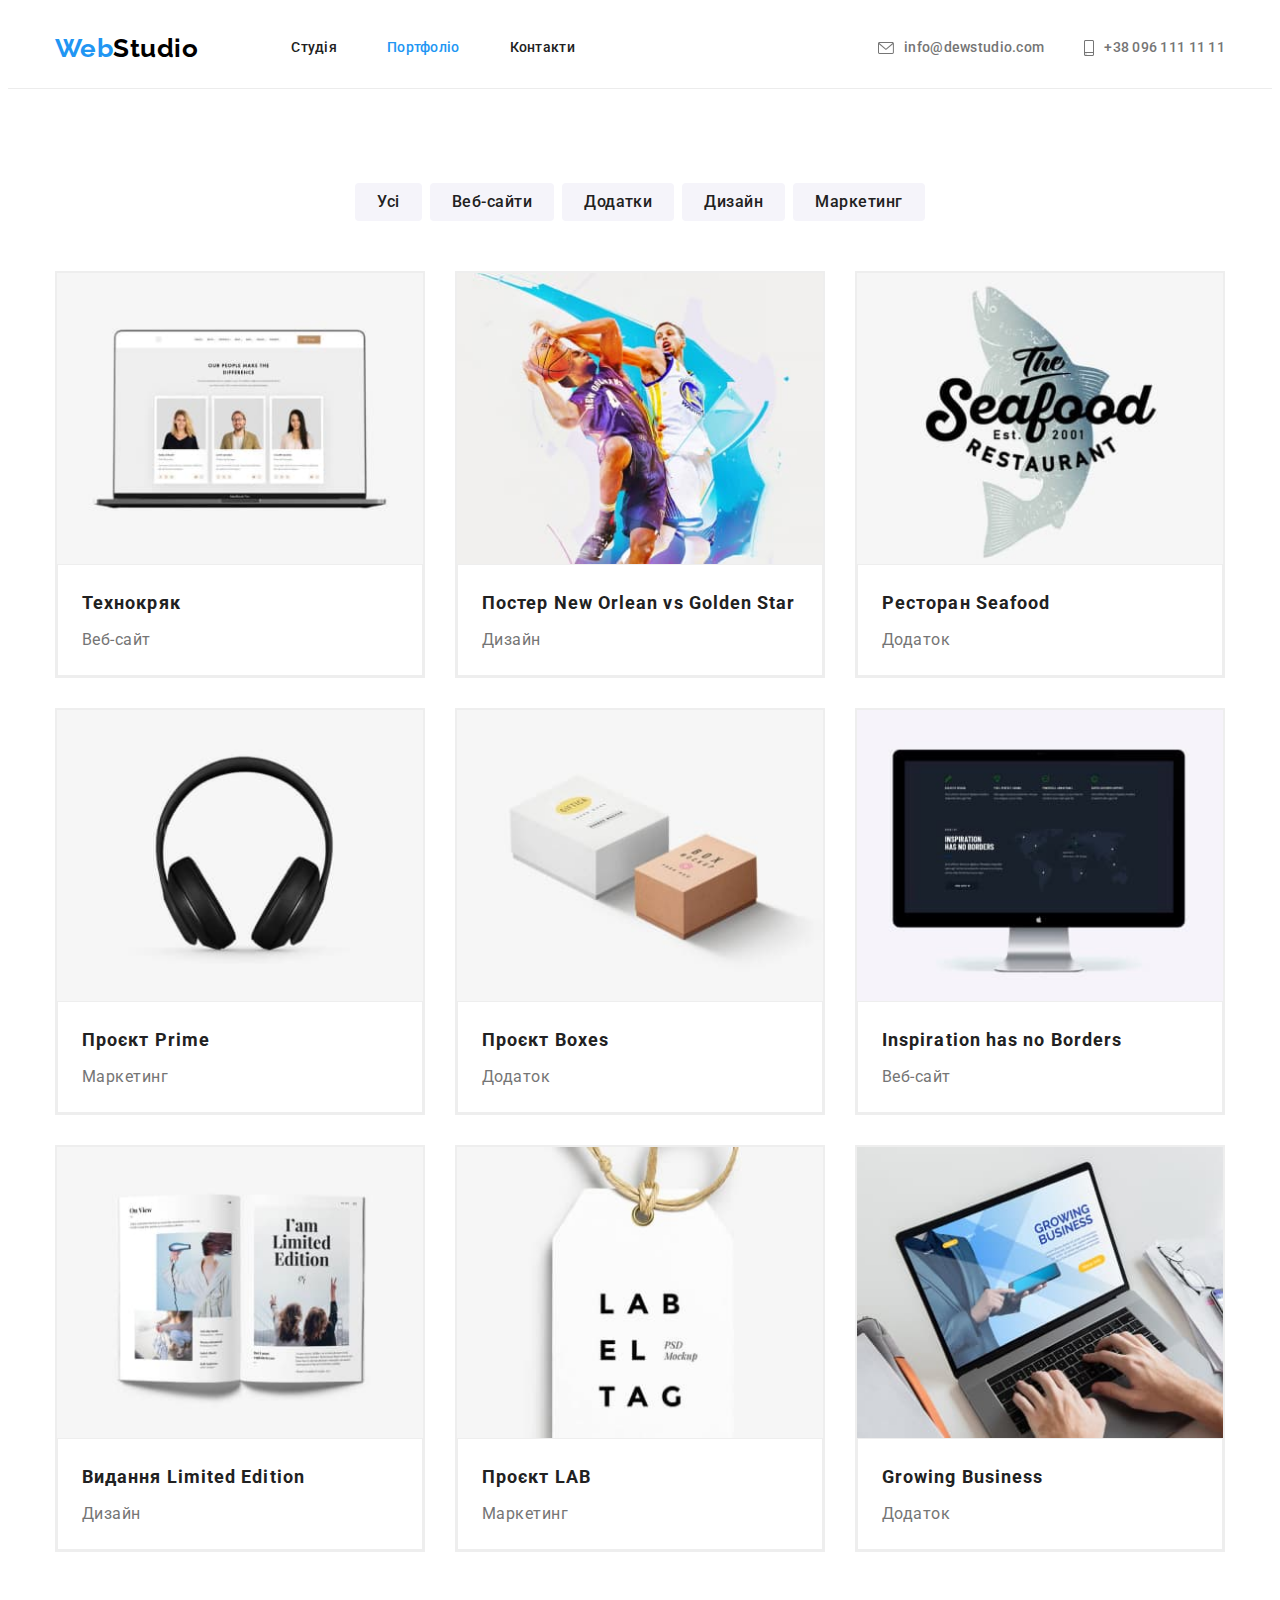
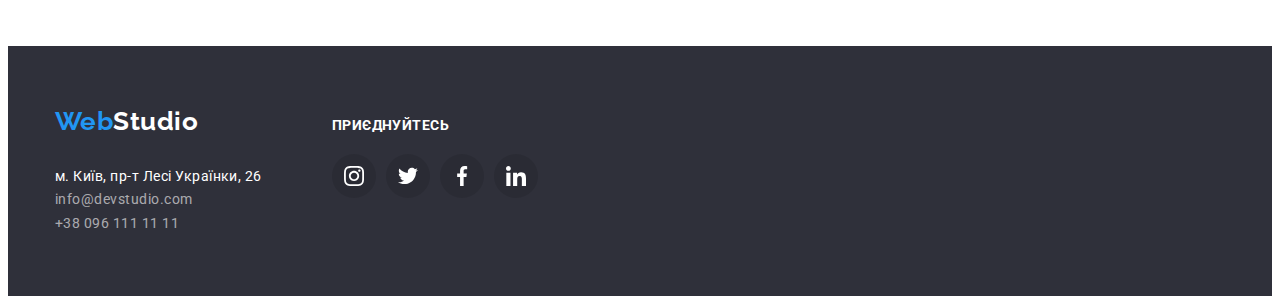
==== portfolio.html @ 3b01c2ed "Initial commit" ====
<!DOCTYPE html>
<html lang="uk">
  <head>
    <meta charset="UTF-8" />
    <meta http-equiv="X-UA-Compatible" content="IE=edge" />
    <meta name="viewport" content="width=device-width, initial-scale=1.0" />
    <title>WebStudio2.1</title>
    <link rel="preconnect" href="https://fonts.googleapis.com" />
    <link rel="preconnect" href="https://fonts.gstatic.com" crossorigin />
    <link
      href="https://fonts.googleapis.com/css2?family=Raleway:wght@700&family=Roboto:wght@400;500;700;900&display=swap"
      rel="stylesheet"
    />
    <link
      rel="stylesheet"
      href="https://cdnjs.cloudflare.com/ajax/libs/modern-normalize/1.1.0/modern-normalize.min.css"
      integrity="sha512-wpPYUAdjBVSE4KJnH1VR1HeZfpl1ub8YT/NKx4PuQ5NmX2tKuGu6U/JRp5y+Y8XG2tV+wKQpNHVUX03MfMFn9Q=="
      crossorigin="anonymous"
      referrerpolicy="no-referrer"
    />
    <link rel="stylesheet" href="./css/styles.css" />
  </head>
  <body>
    <header class="section page-header">
      <div class="container">
        <nav class="nav-flex">
          <a href="./index.html" class="logo">Web<span class="logo-nav">Studio</span></a>
          <ul class="nav list">
            <li class="item"><a href="./index.html" class="nav-link">Студія</a></li>
            <li class="item"><a href="./portfolio.html" class="nav-link curent">Портфоліо</a></li>
            <li class="item"><a href="#" class="nav-link">Контакти</a></li>
          </ul>
        </nav>
        <ul class="nav list contact">
          <li class="contact-item">
            <a href="mailto:info@dewstudio.com" class="nav-button">
              <svg class="contact-icon" width="16px" height="12px">
                <use href="./images/icons.svg#icon-envelope"></use>
              </svg>
              info@dewstudio.com</a
            >
          </li>
          <li class="contact-item">
            <a href="tel:+380961111111" class="nav-button">
              <svg class="contact-icon" width="10px" height="16px">
                <use href="./images/icons.svg#icon-smartphone"></use></svg
              >+38 096 111 11 11</a
            >
          </li>
        </ul>
      </div>
    </header>
    <main>
      <section class="container portfolio">
        <h1 class="visually-hidden">Портфоліо</h1>
        <ul class="filters list">
          <li class="item"><button type="button" class="filter-button">Усі</button></li>
          <li class="item"><button type="button" class="filter-button">Веб-сайти</button></li>
          <li class="item"><button type="button" class="filter-button">Додатки</button></li>
          <li class="item"><button type="button" class="filter-button">Дизайн</button></li>
          <li class="item"><button type="button" class="filter-button">Маркетинг</button></li>
        </ul>
        <ul class="project list">
          <li class="item">
            <a href="" class="project link" >
              <img
                src="./images/tehnocrack.jpg"
                alt="команди розробників на ноутбуці"
                width="370"
              />
              <div class="project-cards">
                <h2 class="projects-title">Технокряк</h2>
                <p class="project-text">Веб-сайт</p>
              </div></a
            >
          </li>
          <li class="item">
            <a href="" class="project link" >
              <img src="./images/basketball.jpg" alt="два баскетболисти у прижку" width="370" />
              <div class="project-cards">
                <h2 class="projects-title">Постер New Orlean vs Golden Star</h2>
                <p class="project-text">Дизайн</p>
              </div></a
            >
          </li>
          <li class="item">
            <a href="" class="project link" >
              <img src="./images/seafood.jpg" alt="назва ресторану на фоні риби" width="370" />
              <div class="project-cards">
                <h2 class="projects-title">Ресторан Seafood</h2>
                <p class="project-text">Додаток</p>
              </div></a
            >
          </li>
          <li class="item">
            <a href="" class="project link" >
              <img src="./images/prime.jpg" alt="чорні навушники на білому фоні" width="370" />
              <div class="project-cards">
                <h2 class="projects-title">Проєкт Prime</h2>
                <p class="project-text">Маркетинг</p>
              </div></a
            >
          </li>
          <li class="item">
            <a href="" class="project link" >
              <img src="./images/boxes.jpg" alt="дві коробки на білому фоні" width="370" />
              <div class="project-cards">
                <h2 class="projects-title">Проєкт Boxes</h2>
                <p class="project-text">Додаток</p>
              </div></a
            >
          </li>

          <li class="item">
            <a href=""
               class="project link" ><img
                src="./images/monitor.jpg"
                alt="монітор із зображенням мапи світу"
                width="370"
              />
              <div class="project-cards">
                <h2 class="projects-title">Inspiration has no Borders</h2>
                <p class="project-text">Веб-сайт</p>
              </div></a
            >
          </li>
          <li class="item">
            <a href="" class="project link" >
              <img src="./images/limitededition.jpg" alt="розгорнутий журнал" width="370" />
              <div class="project-cards">
                <h2 class="projects-title">Видання Limited Edition</h2>
                <p class="project-text">Дизайн</p>
              </div></a
            >
          </li>
          <li class="item">
            <a href="" class="project link" >
              <img src="./images/lab.jpg" alt="біла бірка на білому фоні" width="370" />
              <div class="project-cards">
                <h2 class="projects-title">Проєкт LAB</h2>
                <p class="project-text">Маркетинг</p>
              </div></a
            >
          </li>
          <li class="item">
            <a href="" class="project link" >
              <img src="./images/growingbusiness.jpg" alt="людина працює на ноутбуці" width="370" />
              <div class="project-cards">
                <h2 class="projects-title">Growing Business</h2>
                <p class="project-text">Додаток</p>
              </div></a
            >
          </li>
        </ul>
      </section>
    </main>
    <footer class="contacts section">
      <div class="container contacts">
        <div class="adress block">
          <p class="logo">Web<span class="logo-footer">Studio</span></p>
          <address>
            <ul class="contact list">
              <li>
                <a
                  href="https://goo.gl/maps/CPtrU1FHBa2aNyZL9"
                  target="_blank"
                  rel="noopener noreferrer nofollow"
                  class="contact-adress"
                  >м. Київ, пр-т Лесі Українки, 26</a
                >
              </li>
              <li>
                <a href="mailto:info@devstudio.com" class="contact-mail">info@devstudio.com</a>
              </li>
              <li><a href="tel:+380961111111" class="contact-tel">+38 096 111 11 11</a></li>
            </ul>
          </address>
        </div>
        <div class="social block">
          <h3 class="social title">Приєднуйтесь</h3>
          <ul class="list social-network footer">
            <li class="social-item footer">
              <a class="social link" href=""
                ><svg width="20" height="20">
                  <use href="./images/icons.svg#icon-instagram"></use></svg
              ></a>
            </li>
            <li class="social-item footer">
              <a class="social link" href=""
                ><svg width="20" height="20">
                  <use href="./images/icons.svg#icon-twitter"></use></svg
              ></a>
            </li>
            <li class="social-item footer">
              <a class="social link" href=""
                ><svg width="20" height="20">
                  <use href="./images/icons.svg#icon-facebook"></use></svg
              ></a>
            </li>
            <li class="social-item footer">
              <a class="social link" href=""
                ><svg width="20" height="20">
                  <use href="./images/icons.svg#icon-linkedin"></use></svg
              ></a>
            </li>
          </ul>
        </div>
      </div>
    </footer>
  </body>
</html>
---- css/styles.css ----
/* основной фоновий цвет */
/* основной цвет текста */
/* color: ; */
/* вторичный цвет фона */
/* #2F303A */
/* акцент */
/* #2196F3 */
/* вторичний цвет текста */
/*  */

:root {
  --primary-text-color: #757575;
  --title-text-color: #212121;
  --accent-color: #2196f3;
  --alternative-accent-color: #188ce8;
  --alternative-text-color: #ffffff;
  --logo-text-color: #000000;
  --contacts-transparent-text: rgba(255, 255, 255, 0.6);
  --primary-background-color: #ffffff;
  --secondary-background-color: #2f303a;
  --alternative-background-color: #f5f4fa;
  --passive-icons-color: #afb1b8;
  --link-bcg-color: rgba(0, 0, 0, 0.1);
}

/* Стили для обнуления верхних отступов у элементов */
h1,
h2,
h3,
h4,
h5,
h6,
p {
  margin-top: 0;
}

/* Класс для обнуления базовых свойств у списков (ul) */
.list {
  list-style: none;
  padding-left: 0px;
  margin: 0px;
}

/* Класс для обнуления базовых свойств у ссылок */
.link {
  text-decoration: none;
  color: inherit;
}

/* Свойства для корректного отображения картинок */
img {
  display: block;
  max-width: 100%;
  height: auto;
}

/* Свойства для обнуления курсива у address */
address {
  font-style: normal;
}

body {
  background-color: var(--primary-background-color);
  color: var(--primary-text-color);
  font-family: Roboto, sans-serif;
  letter-spacing: 0.03em;
}

* {
  box-sizing: border-box;
}
.container {
  width: 1200px;
  padding-left: 15px;
  padding-right: 15px;
  margin-left: auto;
  margin-right: auto;
}
/* логотип */

.page-header {
  border-bottom: 1px solid #ececec;
}

.page-header .container {
  display: flex;
  align-items: center;
}

.nav-flex {
  display: flex;
  align-items: center;
}

.logo {
  color: var(--accent-color);
  text-decoration: none;
  font-family: Raleway, sans-serif;
  font-weight: 700;
  font-size: 26px;
  line-height: 1.19;
}
.logo-nav {
  color: var(--logo-text-color);
}

.nav-flex .logo {
  margin-right: 93px;
}

/* навигация */

.nav.list,
.nav-button {
  display: flex;

  font-weight: 500;
  font-size: 14px;
  line-height: 1.14;
  letter-spacing: 0.02em;
}

.nav-link {
  display: block;
  color: var(--title-text-color);
  text-decoration: none;
  padding: 32px 0px;
}
.nav-link:hover,
.nav-link:focus {
  color: var(--accent-color);
}

.nav.list .item + .item {
  margin-left: 50px;
}

.nav.list.contact {
  display: flex;
  margin-left: auto;
}

.contact-icon {
  margin-right: 10px;
  fill: currentColor;
}

.nav.list .nav-button {
  margin-bottom: 0px;
}

.nav-button {
  display: flex;
  align-items: center;
  padding: 32px 0px;
  color: var(--primary-text-color);
  text-decoration: none;
}

.nav-button:hover,
.nav-button:focus {
  color: var(--accent-color);
}

.nav.list .contact-item + .contact-item {
  margin-left: 40px;
}

.curent {
  color: var(--accent-color);
}

/* Герой */

.hero {
  padding-top: 200px;
  padding-bottom: 200px;

  display: block;
  text-align: center;
  height: 600px;
  max-width: 1600px;
  margin-left: auto;
  margin-right: auto;

  background-image: linear-gradient(to right, rgba(53, 47, 58, 0.4), rgba(53, 47, 58, 0.4)),
    url(../images/hero.jpg);
  background-color: var(--secondary-background-color);
}

.hero-title {
  color: var(--alternative-text-color);
  font-weight: 900;
  font-size: 44px;
  line-height: 1.36;

  letter-spacing: 0.06em;
  text-transform: uppercase;
  border: transparent;

  margin-bottom: 30px;
}

.hero-button {
  background-color: var(--accent-color);
  color: var(--alternative-text-color);
  font-family: inherit;
  font-weight: 700;
  font-size: 16px;
  line-height: 1.87;
  letter-spacing: 0.06em;
  text-align: center;
  cursor: pointer;

  border-radius: 4px;
  border-color: transparent;
  min-width: 200px;
  height: 50px;
  padding: 10px 20px;
}

.hero-button:hover,
.hero-button:focus {
  background-color: var(--alternative-accent-color);
}

/* Наши преимущества */

.benefits.section {
  padding-top: 94px;
  padding-bottom: 94px;
}

.visually-hidden {
  position: absolute;
  white-space: nowrap;
  width: 1px;
  height: 1px;
  overflow: hidden;
  border: 0;
  padding: 0;
  clip: rect(0 0 0 0);
  clip-path: inset(50%);
  margin: -1px;
}

.benefits.list {
  display: flex;
}

.benefits.list .item {
  display: block;
  width: 270px;
  margin-right: 30px;
}

.benefits.list .item:last-child {
  margin-right: 0px;
}
.benefits-list-title {
  color: var(--title-text-color);
  font-weight: 700;
  font-size: 14px;
  line-height: 1.14;
  text-transform: uppercase;
  margin-bottom: 10px;
}

.benefits-discription {
  font-size: 14px;
  line-height: 1.71;
}

.benefits .thumb {
  display: flex;
  align-items: center;
  justify-content: center;
  height: 120px;
  background-color: var(--alternative-background-color);
  margin-bottom: 30px;
}
/* .benefits.list .item::before {
    display: block;
    content: "";
    height: 120px;
    margin-bottom: 30px;
    background-size: 70px;
    background-repeat: no-repeat;
    background-position: center;
    background-color: var(--alternative-background-color);
} */
/* 
.item-antenna::before {
    background-image: url(../images/antenna.svg);
    }

.item-clock::before {
    background-image: url(../images/clock.svg);
}

.item-diogramma::before {
    background-image: url(../images/diagram.svg);
}

.item-astronaut::before {
    background-image: url(../images/astronaut.svg);
} */

/* Чем мы занимаемся */

.discription.section {
  padding-bottom: 94px;
}

.discription-title {
  color: var(--title-text-color);
  font-weight: 700;
  font-size: 36px;
  line-height: 1.16;
  text-align: center;

  margin-bottom: 50px;
}

.discription.list {
  display: flex;
  justify-content: space-between;
}

/* Наша команда */
.team.section {
  padding: 94px 0px;
}

.team.team.section {
  background-color: var(--alternative-background-color);
}

.team.list {
  display: flex;
  justify-content: space-between;
}

.cards {
  background: #ffffff;
  box-shadow: 0px 1px 3px rgba(0, 0, 0, 0.12), 0px 1px 1px rgba(0, 0, 0, 0.14),
    0px 2px 1px rgba(0, 0, 0, 0.2);
  border-radius: 0px 0px 4px 4px;
}

.cards-text {
  padding-top: 30px;
  padding-bottom: 30px;
}

.team-title {
  color: var(--title-text-color);
  font-weight: 700;
  font-size: 36px;
  line-height: 1, 16;
  text-align: center;
}

.team-name {
  color: var(--title-text-color);
  font-weight: 500;
  font-size: 16px;
  line-height: 1.18;
  text-align: center;
  margin-bottom: 10px;
}

.team-position {
  font-weight: 400;
  font-size: 16px;
  line-height: 1.18;
  text-align: center;
  margin-bottom: 16px;
}
.list.social-network {
  display: flex;
  align-items: center;
  justify-content: center;
}

.social-item {
  width: 44px;
  height: 44px;
  margin-right: 10px;
}

.social-item:last-child {
  margin-right: 0px;
}

.social.link {
  display: flex;
  align-items: center;
  justify-content: center;
  width: 100%;
  height: 100%;
  border-radius: 50%;
  fill: var(--passive-icons-color);
}

.social.link:hover,
.social.link:focus {
  background-color: var(--accent-color);
  fill: var(--alternative-text-color);
}

/* Клиенты */
.clients.section {
  padding: 94px 0px;
}
.clients .container {
  padding-left: 15px;
  padding-right: 15px;
}

.clients-title {
  font-weight: 700;
  font-size: 36px;
  line-height: 1.17;
  text-align: center;
  color: var(--title-text-color);
}

.clients.list {
  display: flex;
}

.clients-item {
  width: 170px;
  height: 92px;
  margin-right: 30px;
  border: 1px solid var(--passive-icons-color);
  border-radius: 4px;
}
.clients-item:last-child {
  margin-right: 0px;
}

.clients-link {
  display: flex;
  align-items: center;
  justify-content: center;
  width: 100%;
  height: 100%;
  fill: var(--passive-icons-color);
}

.clients-link:hover,
.clients-link:focus {
  border: 1px solid var(--accent-color);
  fill: var(--accent-color);
}
/* Футер */

.contacts.section {
  background-color: var(--secondary-background-color);
  padding: 60px 0px;
}
.container.contacts {
  display: flex;
  align-items: baseline;
}

.adress.block {
  margin-right: 70px;
}

.contacts.section p {
  margin-bottom: 28px;
}
.logo-footer {
  color: var(--alternative-text-color);
}

.contact.list a {
  margin-bottom: 12px;
}

.contact-adress {
  color: var(--alternative-text-color);
  text-decoration: none;
  font-style: normal;
  font-size: 14px;
  line-height: 1.71;
}

.contact-mail,
.contact-tel {
  color: var(--contacts-transparent-text);
  text-decoration: none;
  font-style: normal;
  font-size: 14px;
  line-height: 1.71;
}

.contact-adress:hover,
.contact-adress:focus,
.contact-mail:hover,
.contact-mail:focus,
.contact-tel:hover,
.contact-tel:focus {
  color: var(--accent-color);
}

.social.block {
  display: block;
  width: 206px;
}

.social.title {
  font-weight: 700;
  font-size: 14px;
  line-height: 1.14;
  letter-spacing: 0.03em;
  text-transform: uppercase;
  color: var(--alternative-text-color);
  margin-bottom: 20px;
}
.social-network.footer {
  justify-content: space-between;
}
.social-item.footer {
  margin: 0px;
  border-radius: 50%;
  background-color: var(--link-bcg-color);
}

.footer .social.link {
  fill: var(--alternative-text-color);
}

.social-item.footer:hover,
.social-item.footer:focus {
  background-color: var(--accent-color);
}
/* Портфоліо */

/* Фільтри */

.container.portfolio {
  padding-top: 94px;
  padding-bottom: 94px;
}

.filters.list {
  display: flex;
  justify-content: center;
  margin-bottom: 50px;
}
.filters.list .item {
  margin-right: 8px;
}
.filters.list .item:last-child {
  margin-right: 0px;
}

.filter-button {
  padding: 6px 22px;

  background-color: var(--alternative-background-color);
  color: var(--title-text-color);
  font-family: inherit;
  font-weight: 500;
  font-size: 16px;
  line-height: 1.62;
  text-align: center;
  letter-spacing: 0.03em;
  border-radius: 4px;
  border: transparent;
  cursor: pointer;
}

.filter-button:hover,
.filter-button:focus {
  background-color: var(--accent-color);
  color: var(--alternative-text-color);
  box-shadow: 0px 3px 1px rgba(0, 0, 0, 0.1), 0px 1px 2px rgba(0, 0, 0, 0.08),
    0px 2px 2px rgba(0, 0, 0, 0.12);
}

/* Проекты */

.project.list {
  display: flex;
  flex-wrap: wrap;
}

.project.list .item {
  display: block;
  margin-right: 30px;
  margin-bottom: 30px;
  width: 370px;
  border: 1px solid #eeeeee;
}
.project.list .item:nth-child(3n) {
  margin-right: 0px;
}

.project.list .item:nth-last-child(-n + 3) {
  margin-bottom: 0px;
}

.project-cards {
  padding: 20px 24px;
  border: 1px solid #eeeeee;
}

.projects-title {
  margin-bottom: 4px;

  color: var(--title-text-color);
  font-weight: 700;
  font-size: 18px;
  line-height: 2;
  letter-spacing: 0.06em;
}

.project-text {
  margin-bottom: 0px;
  font-size: 16px;
  line-height: 1.88;
}
.project.link {
  display: block;
  border: 1px solid #eeeeee;
}

.project.link:hover,
.project.link:focus {
  box-shadow: 0px 1px 1px rgba(0, 0, 0, 0.12), 0px 4px 4px rgba(0, 0, 0, 0.06),
    1px 4px 6px rgba(0, 0, 0, 0.16);
}
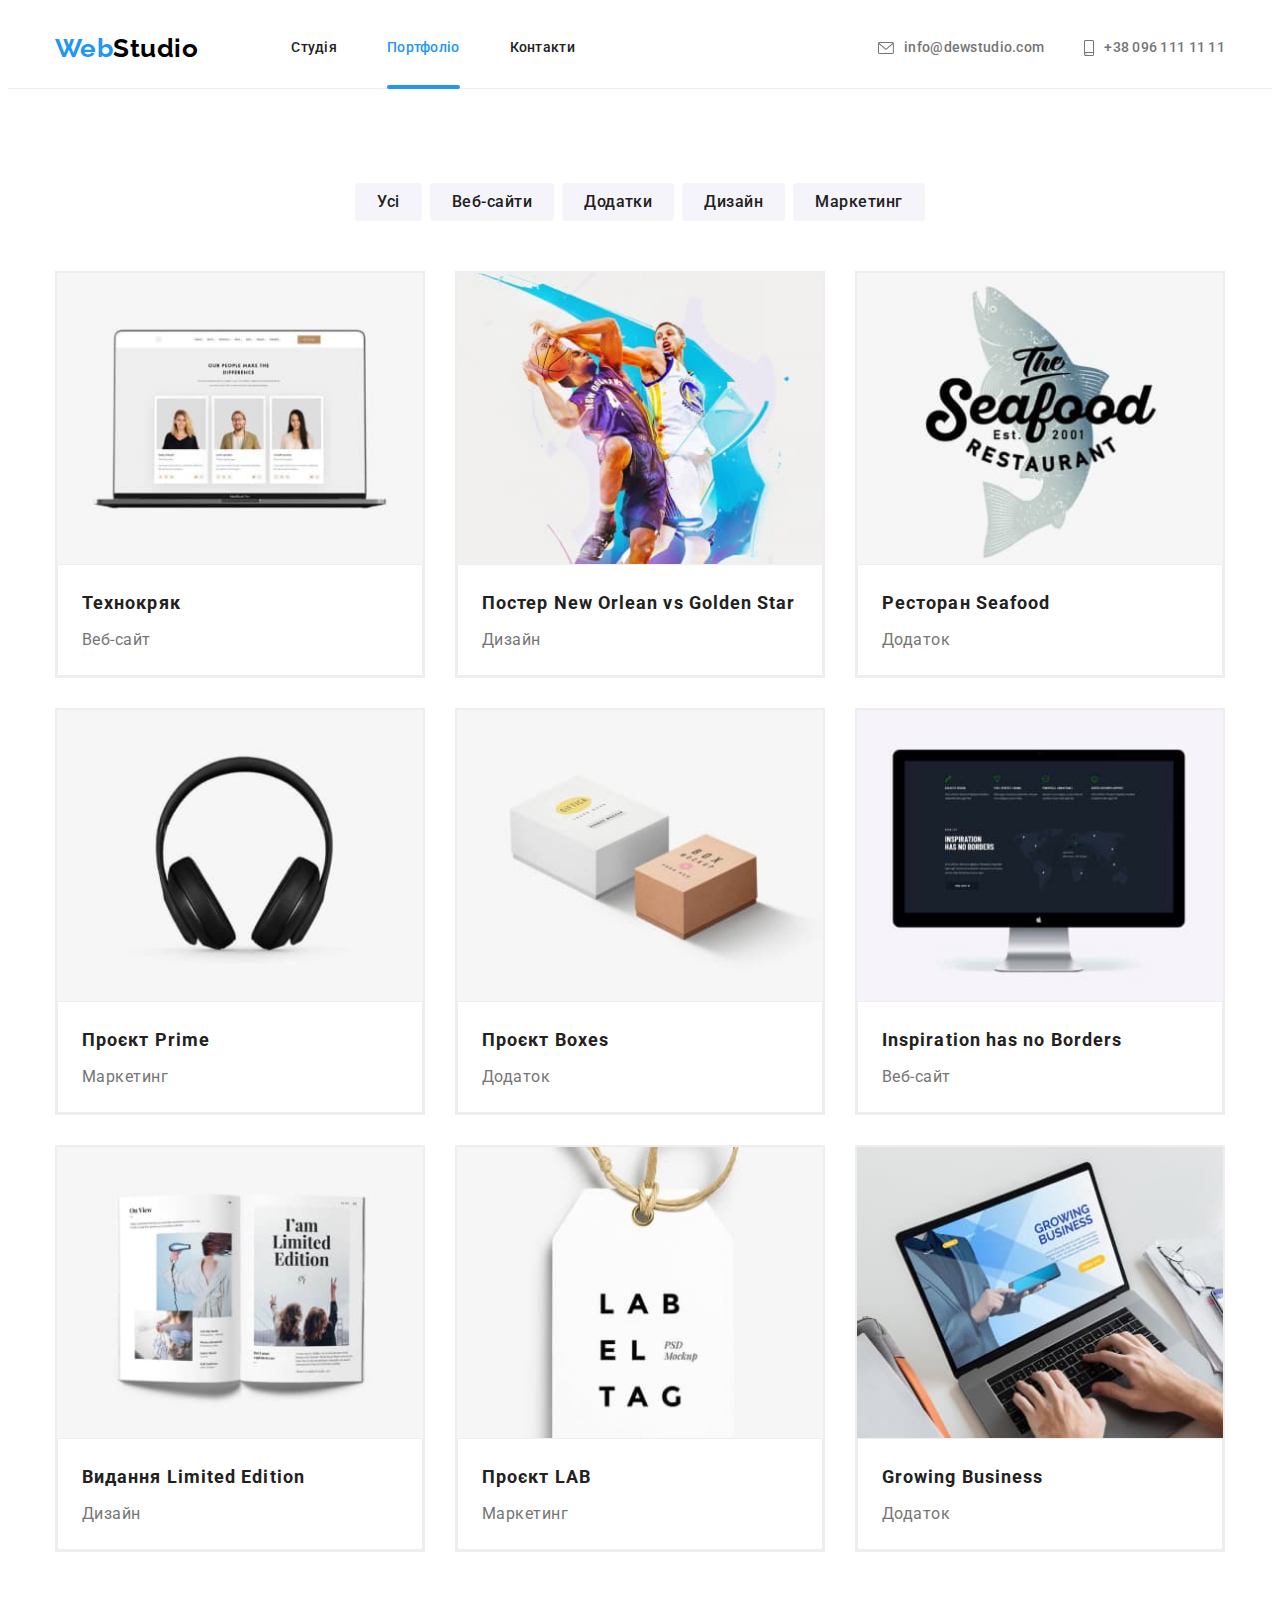
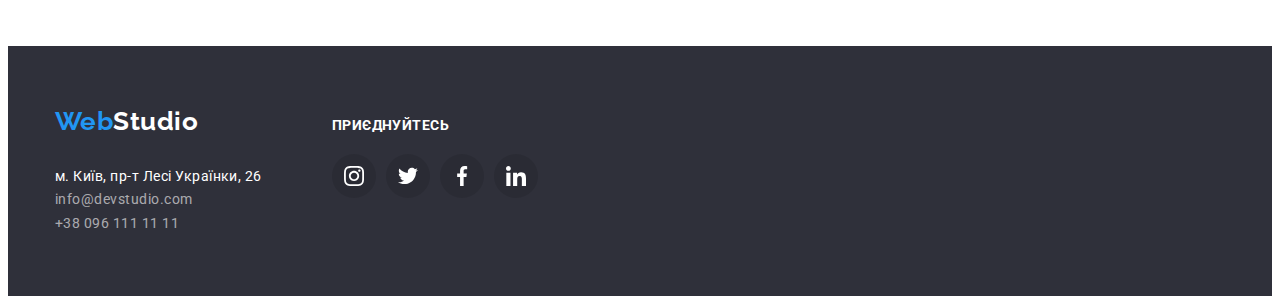
==== commit e56d05bb: "создает анимацию переходов и модальное акно" ====
--- a/portfolio.html
+++ b/portfolio.html
@@ -62,12 +62,20 @@
         </ul>
         <ul class="project list">
           <li class="item">
-            <a href="" class="project link" >
-              <img
-                src="./images/tehnocrack.jpg"
-                alt="команди розробників на ноутбуці"
-                width="370"
-              />
+            <a href="" class="project link">
+              <div class="project overlay">
+                <img
+                  src="./images/tehnocrack.jpg"
+                  alt="команди розробників на ноутбуці"
+                  width="370"
+                />
+                <div class="overlay-text">
+                  <p> Ресурс пропонує комплексні пропозиції з різним рівнем функціоналу та сервісів. Все
+                  це дозволить відвідувачу отримати вичерпні відомості про компанію чи приватну
+                  особу.</p>
+               
+                </div>
+              </div>
               <div class="project-cards">
                 <h2 class="projects-title">Технокряк</h2>
                 <p class="project-text">Веб-сайт</p>
@@ -75,8 +83,17 @@
             >
           </li>
           <li class="item">
-            <a href="" class="project link" >
-              <img src="./images/basketball.jpg" alt="два баскетболисти у прижку" width="370" />
+            <a href="" class="project link">
+              <div class="project overlay">
+                <img src="./images/basketball.jpg" alt="два баскетболисти у прижку" width="370" />
+                <div class="overlay-text">
+                  <p> Ресурс пропонує комплексні пропозиції з різним рівнем функціоналу та сервісів. Все
+                  це дозволить відвідувачу отримати вичерпні відомості про компанію чи приватну
+                  особу.</p>
+                 
+                </div>
+              </div>
+
               <div class="project-cards">
                 <h2 class="projects-title">Постер New Orlean vs Golden Star</h2>
                 <p class="project-text">Дизайн</p>
@@ -84,8 +101,16 @@
             >
           </li>
           <li class="item">
-            <a href="" class="project link" >
-              <img src="./images/seafood.jpg" alt="назва ресторану на фоні риби" width="370" />
+            <a href="" class="project link"
+              ><div class="project overlay">
+                <img src="./images/seafood.jpg" alt="назва ресторану на фоні риби" width="370" />  <div class="overlay-text">
+                  <p> Ресурс пропонує комплексні пропозиції з різним рівнем функціоналу та сервісів. Все
+                  це дозволить відвідувачу отримати вичерпні відомості про компанію чи приватну
+                  особу.</p>
+                 
+                </div>
+              </div>
+
               <div class="project-cards">
                 <h2 class="projects-title">Ресторан Seafood</h2>
                 <p class="project-text">Додаток</p>
@@ -93,8 +118,14 @@
             >
           </li>
           <li class="item">
-            <a href="" class="project link" >
-              <img src="./images/prime.jpg" alt="чорні навушники на білому фоні" width="370" />
+            <a href="" class="project link"
+              ><div class="project overlay"><img src="./images/prime.jpg" alt="чорні навушники на білому фоні" width="370" />  <div class="overlay-text">
+                  <p> Ресурс пропонує комплексні пропозиції з різним рівнем функціоналу та сервісів. Все
+                  це дозволить відвідувачу отримати вичерпні відомості про компанію чи приватну
+                  особу.</p>
+                 
+                </div></div>
+              
               <div class="project-cards">
                 <h2 class="projects-title">Проєкт Prime</h2>
                 <p class="project-text">Маркетинг</p>
@@ -102,8 +133,14 @@
             >
           </li>
           <li class="item">
-            <a href="" class="project link" >
-              <img src="./images/boxes.jpg" alt="дві коробки на білому фоні" width="370" />
+            <a href="" class="project link"
+              ><div class="project overlay"><img src="./images/boxes.jpg" alt="дві коробки на білому фоні" width="370" />  <div class="overlay-text">
+                  <p> Ресурс пропонує комплексні пропозиції з різним рівнем функціоналу та сервісів. Все
+                  це дозволить відвідувачу отримати вичерпні відомості про компанію чи приватну
+                  особу.</p>
+                 
+                </div></div>
+              
               <div class="project-cards">
                 <h2 class="projects-title">Проєкт Boxes</h2>
                 <p class="project-text">Додаток</p>
@@ -112,12 +149,14 @@
           </li>
 
           <li class="item">
-            <a href=""
-               class="project link" ><img
-                src="./images/monitor.jpg"
-                alt="монітор із зображенням мапи світу"
-                width="370"
-              />
+            <a href="" class="project link"
+              ><div class="project overlay"><img src="./images/monitor.jpg" alt="монітор із зображенням мапи світу" width="370" />  <div class="overlay-text">
+                  <p> Ресурс пропонує комплексні пропозиції з різним рівнем функціоналу та сервісів. Все
+                  це дозволить відвідувачу отримати вичерпні відомості про компанію чи приватну
+                  особу.</p>
+                 
+                </div></div>
+              
               <div class="project-cards">
                 <h2 class="projects-title">Inspiration has no Borders</h2>
                 <p class="project-text">Веб-сайт</p>
@@ -125,8 +164,14 @@
             >
           </li>
           <li class="item">
-            <a href="" class="project link" >
-              <img src="./images/limitededition.jpg" alt="розгорнутий журнал" width="370" />
+            <a href="" class="project link"
+              ><div class="project overlay"><img src="./images/limitededition.jpg" alt="розгорнутий журнал" width="370" />  <div class="overlay-text">
+                  <p> Ресурс пропонує комплексні пропозиції з різним рівнем функціоналу та сервісів. Все
+                  це дозволить відвідувачу отримати вичерпні відомості про компанію чи приватну
+                  особу.</p>
+                 
+                </div></div>
+              
               <div class="project-cards">
                 <h2 class="projects-title">Видання Limited Edition</h2>
                 <p class="project-text">Дизайн</p>
@@ -134,8 +179,14 @@
             >
           </li>
           <li class="item">
-            <a href="" class="project link" >
-              <img src="./images/lab.jpg" alt="біла бірка на білому фоні" width="370" />
+            <a href="" class="project link"
+              ><div class="project overlay"><img src="./images/lab.jpg" alt="біла бірка на білому фоні" width="370" />  <div class="overlay-text">
+                  <p> Ресурс пропонує комплексні пропозиції з різним рівнем функціоналу та сервісів. Все
+                  це дозволить відвідувачу отримати вичерпні відомості про компанію чи приватну
+                  особу.</p>
+                 
+                </div></div>
+              
               <div class="project-cards">
                 <h2 class="projects-title">Проєкт LAB</h2>
                 <p class="project-text">Маркетинг</p>
@@ -143,8 +194,14 @@
             >
           </li>
           <li class="item">
-            <a href="" class="project link" >
-              <img src="./images/growingbusiness.jpg" alt="людина працює на ноутбуці" width="370" />
+            <a href="" class="project link"
+              ><div class="project overlay"><img src="./images/growingbusiness.jpg" alt="людина працює на ноутбуці" width="370" />  <div class="overlay-text">
+                  <p> Ресурс пропонує комплексні пропозиції з різним рівнем функціоналу та сервісів. Все
+                  це дозволить відвідувачу отримати вичерпні відомості про компанію чи приватну
+                  особу.</p>
+                 
+                </div></div>
+              
               <div class="project-cards">
                 <h2 class="projects-title">Growing Business</h2>
                 <p class="project-text">Додаток</p>
--- a/css/styles.css
+++ b/css/styles.css
@@ -21,6 +21,10 @@
   --alternative-background-color: #f5f4fa;
   --passive-icons-color: #afb1b8;
   --link-bcg-color: rgba(0, 0, 0, 0.1);
+  --overlay-color: rgba(33, 150, 243, 0.9);
+  --curent-color: rgba(33, 150, 243, 1);
+  --discrip-text-bcg: rgba(47, 48, 58, 0.8);
+  --backdrop-color: rgba(0, 0, 0, 0.2);
 }
 
 /* Стили для обнуления верхних отступов у элементов */
@@ -125,6 +129,8 @@
   color: var(--title-text-color);
   text-decoration: none;
   padding: 32px 0px;
+
+  transition: color 250ms cubic-bezier(0.4, 0, 0.2, 1);
 }
 .nav-link:hover,
 .nav-link:focus {
@@ -155,6 +161,8 @@
   padding: 32px 0px;
   color: var(--primary-text-color);
   text-decoration: none;
+
+  transition: color 250ms cubic-bezier(0.4, 0, 0.2, 1);
 }
 
 .nav-button:hover,
@@ -168,6 +176,18 @@
 
 .curent {
   color: var(--accent-color);
+  position: relative;
+}
+.curent::after {
+  position: absolute;
+  bottom: 0px;
+  content: '';
+  display: block;
+  width: 100%;
+  height: 4px;
+  border-radius: 2px;
+  background-color: var(--curent-color);
+  transform: translateY(25%);
 }
 
 /* Герой */
@@ -279,34 +299,6 @@
   background-color: var(--alternative-background-color);
   margin-bottom: 30px;
 }
-/* .benefits.list .item::before {
-    display: block;
-    content: "";
-    height: 120px;
-    margin-bottom: 30px;
-    background-size: 70px;
-    background-repeat: no-repeat;
-    background-position: center;
-    background-color: var(--alternative-background-color);
-} */
-/* 
-.item-antenna::before {
-    background-image: url(../images/antenna.svg);
-    }
-
-.item-clock::before {
-    background-image: url(../images/clock.svg);
-}
-
-.item-diogramma::before {
-    background-image: url(../images/diagram.svg);
-}
-
-.item-astronaut::before {
-    background-image: url(../images/astronaut.svg);
-} */
-
-/* Чем мы занимаемся */
 
 .discription.section {
   padding-bottom: 94px;
@@ -325,6 +317,27 @@
 .discription.list {
   display: flex;
   justify-content: space-between;
+}
+
+.discription.thumb {
+  position: relative;
+}
+
+.discription.text {
+  position: absolute;
+  bottom: 0;
+
+  width: 100%;
+  padding-top: 27px;
+  padding-bottom: 27px;
+  margin: 0px;
+  font-weight: 700;
+  font-size: 14px;
+  line-height: 1.14;
+  text-align: center;
+  text-transform: uppercase;
+  background-color: var(--discrip-text-bcg);
+  color: var(--alternative-text-color);
 }
 
 /* Наша команда */
@@ -401,6 +414,9 @@
   height: 100%;
   border-radius: 50%;
   fill: var(--passive-icons-color);
+
+  transition: background-color 250ms cubic-bezier(0.4, 0, 0.2, 1),
+    fill 250ms cubic-bezier(0.4, 0, 0.2, 1);
 }
 
 .social.link:hover,
@@ -434,8 +450,8 @@
   width: 170px;
   height: 92px;
   margin-right: 30px;
-  border: 1px solid var(--passive-icons-color);
-  border-radius: 4px;
+
+  transition: border 250ms cubic-bezier(0.4, 0, 0.2, 1);
 }
 .clients-item:last-child {
   margin-right: 0px;
@@ -448,13 +464,17 @@
   width: 100%;
   height: 100%;
   fill: var(--passive-icons-color);
+  border: 1px solid var(--passive-icons-color);
+  border-radius: 4px;
+  transition: fill 250ms cubic-bezier(0.4, 0, 0.2, 1), border 250ms cubic-bezier(0.4, 0, 0.2, 1);
 }
 
 .clients-link:hover,
 .clients-link:focus {
+  fill: var(--accent-color);
   border: 1px solid var(--accent-color);
-  fill: var(--accent-color);
-}
+}
+
 /* Футер */
 
 .contacts.section {
@@ -487,6 +507,8 @@
   font-style: normal;
   font-size: 14px;
   line-height: 1.71;
+
+  transition: color 250ms cubic-bezier(0.4, 0, 0.2, 1);
 }
 
 .contact-mail,
@@ -496,6 +518,8 @@
   font-style: normal;
   font-size: 14px;
   line-height: 1.71;
+
+  transition: color 250ms cubic-bezier(0.4, 0, 0.2, 1);
 }
 
 .contact-adress:hover,
@@ -528,6 +552,7 @@
   margin: 0px;
   border-radius: 50%;
   background-color: var(--link-bcg-color);
+  transition: background-color 250ms cubic-bezier(0.4, 0, 0.2, 1);
 }
 
 .footer .social.link {
@@ -538,6 +563,61 @@
 .social-item.footer:focus {
   background-color: var(--accent-color);
 }
+
+/* Модальне вікно */
+.backdrop {
+  position: fixed;
+  top: 0;
+  left: 0;
+  width: 100%;
+  height: 100%;
+  background-color: var(--backdrop-color);
+  opacity: 1;
+  visibility: visible;
+  transform: scale(1);
+  transition: transform 250ms cubic-bezier(0.4, 0, 0.2, 1),
+  opacity 250ms cubic-bezier(0.4, 0, 0.2, 1),
+  visibility 250ms cubic-bezier(0.4, 0, 0.2, 1);
+
+
+}
+
+.backdrop.is-hidden {
+  opacity: 0;
+  visibility: hidden;
+  pointer-events: none;
+  transform: scale(0);
+} 
+
+.modal {
+  position: absolute;
+  top: 50%;
+  left: 50%;
+  transform: translate(-50%, -50%);
+  width: 100%;
+  max-width: 528px;
+  height: 100%;
+  max-height: 581px;
+  background: var(--primary-background-color);
+  box-shadow: 0px 1px 3px rgba(0, 0, 0, 0.12), 0px 1px 1px rgba(0, 0, 0, 0.14), 0px 2px 1px rgba(0, 0, 0, 0.2);
+  border-radius: 4px;
+}
+
+.close {
+  display:flex;
+  position: absolute;
+  top: 8px;
+  right: 8px;
+  width: 30px;
+  height: 30px;
+  align-items: center;
+  border-radius: 50%;
+  border: 1px solid var(--link-bcg-color);
+  background-color: var(--alternative-text-color);
+  fill: var(--logo-text-color);
+  cursor: pointer;
+}
+
 /* Портфоліо */
 
 /* Фільтри */
@@ -573,6 +653,10 @@
   border-radius: 4px;
   border: transparent;
   cursor: pointer;
+
+  transition: color 250ms cubic-bezier(0.4, 0, 0.2, 1),
+    background-color 250ms cubic-bezier(0.4, 0, 0.2, 1),
+    box-shadow 250ms cubic-bezier(0.4, 0, 0.2, 1);
 }
 
 .filter-button:hover,
@@ -630,6 +714,32 @@
   border: 1px solid #eeeeee;
 }
 
+.project.overlay {
+  position: relative;
+  overflow: hidden;
+}
+.overlay-text {
+  position: absolute;
+  bottom: 0px;
+  width: 100%;
+  height: 100%;
+  padding: 63px 24px;
+
+  font-size: 18px;
+  line-height: 1.56;
+  color: var(--alternative-text-color);
+  background-color: var(--overlay-color);
+
+  transform: translateY(101%);
+  transition: transform 250ms cubic-bezier(0.4, 0, 0.2, 1),
+    opacity 250ms cubic-bezier(0.4, 0, 0.2, 1), box-shadow 250ms cubic-bezier(0.4, 0, 0.2, 1);
+}
+
+.project.link:hover .overlay-text,
+.project.link:focus .overlay-text {
+  transform: translateY(0);
+}
+
 .project.link:hover,
 .project.link:focus {
   box-shadow: 0px 1px 1px rgba(0, 0, 0, 0.12), 0px 4px 4px rgba(0, 0, 0, 0.06),
